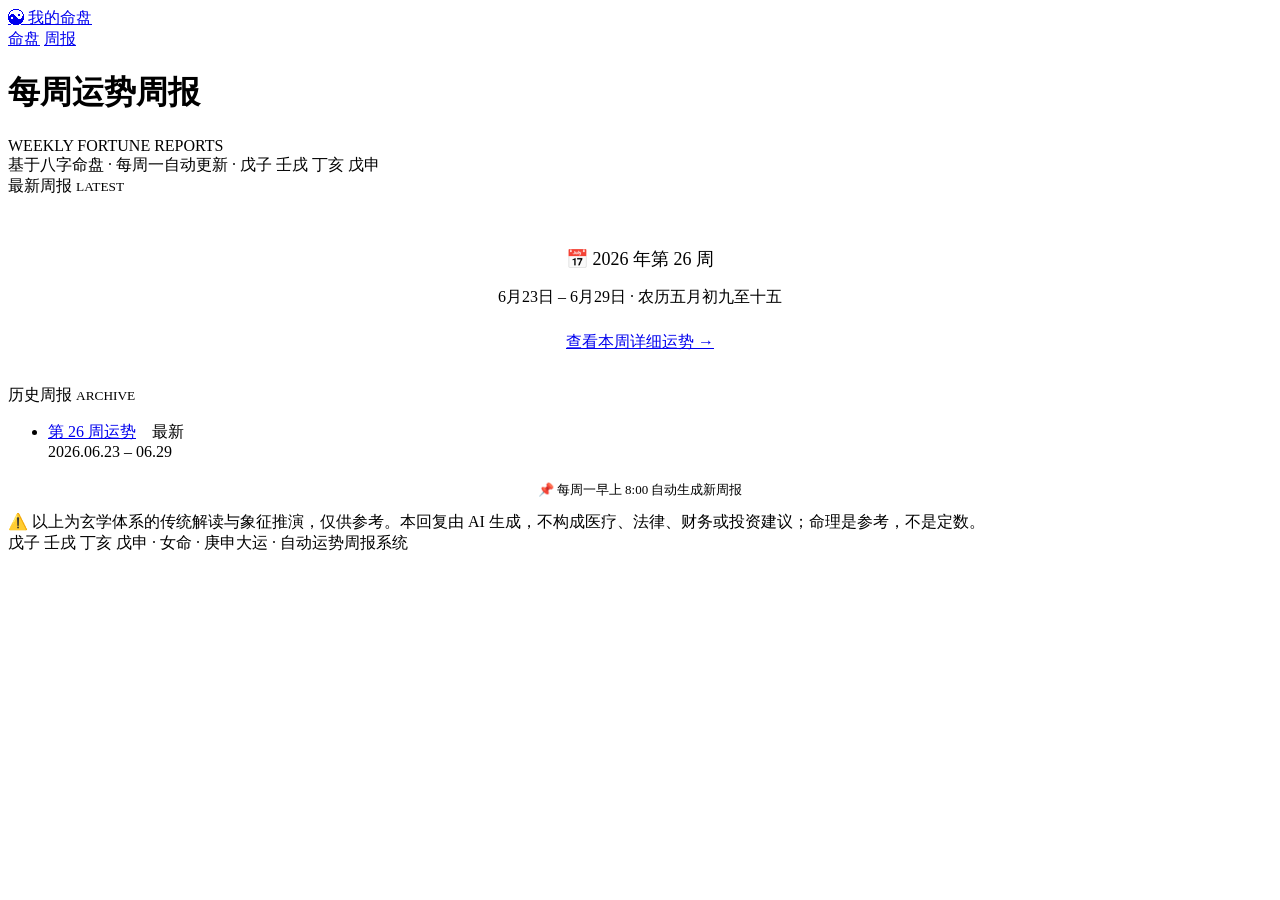
==== index.html @ 6ee721dc "Add files via upload" ====
<!DOCTYPE html>
<html lang="zh-CN">
<head>
<meta charset="UTF-8" />
<meta name="viewport" content="width=device-width, initial-scale=1.0" />
<title>周报存档 · 我的八字运势</title>
<link rel="stylesheet" href="../css/style.css" />
</head>
<body>
<nav class="top-nav">
  <div class="nav-inner">
    <a href="../index.html" class="nav-brand">☯ 我的命盘</a>
    <div class="nav-links">
      <a href="../index.html">命盘</a>
      <a href="index.html" class="active">周报</a>
    </div>
  </div>
</nav>

<div class="container">
  <div class="header">
    <h1>每周运势周报</h1>
    <div class="subtitle">WEEKLY FORTUNE REPORTS</div>
    <div class="meta">基于八字命盘 · 每周一自动更新 · 戊子 壬戌 丁亥 戊申</div>
  </div>

  <div class="section">
    <div class="section-title">最新周报 <small>LATEST</small></div>
    <div class="card" style="text-align: center; padding: 32px;">
      <p style="font-size: 18px; color: var(--gold-bright); margin-bottom: 12px;">📅 2026 年第 26 周</p>
      <p style="color: var(--ink-soft); margin-bottom: 24px;">6月23日 – 6月29日 · 农历五月初九至十五</p>
      <a href="2026-W26.html" class="btn-primary">查看本周详细运势 →</a>
    </div>
  </div>

  <div class="section">
    <div class="section-title">历史周报 <small>ARCHIVE</small></div>
    <ul class="archive-list">
      <li>
        <div>
          <a href="2026-W26.html">第 26 周运势</a>
          <span class="archive-tag" style="margin-left: 12px;">最新</span>
        </div>
        <span class="archive-date">2026.06.23 – 06.29</span>
      </li>
    </ul>
    <p style="text-align: center; color: var(--ink-dim); font-size: 13px; margin-top: 20px;">📌 每周一早上 8:00 自动生成新周报</p>
  </div>

  <div class="disclaimer">
    ⚠️ 以上为玄学体系的传统解读与象征推演，仅供参考。本回复由 AI 生成，不构成医疗、法律、财务或投资建议；命理是参考，不是定数。
  </div>

  <div class="footer">
    戊子 壬戌 丁亥 戊申 · 女命 · 庚申大运 · 自动运势周报系统
  </div>
</div>
</body>
</html>
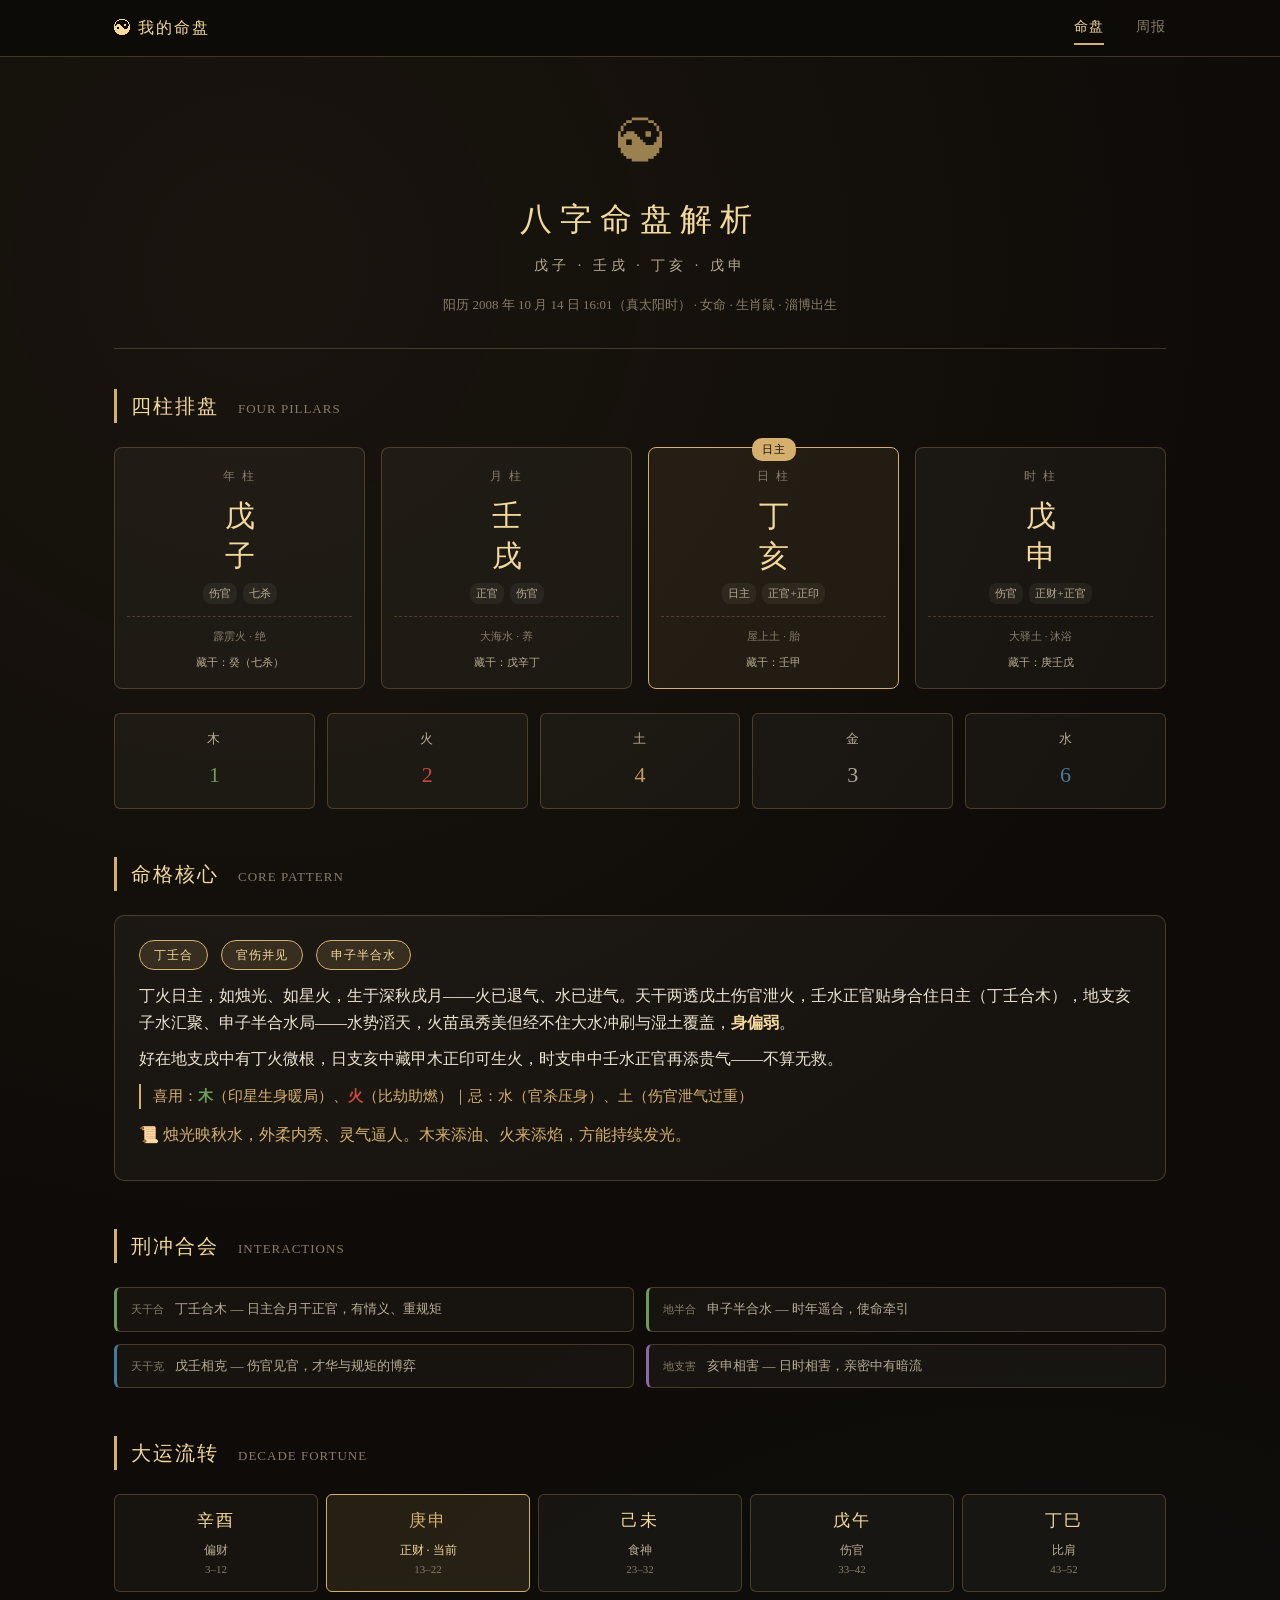
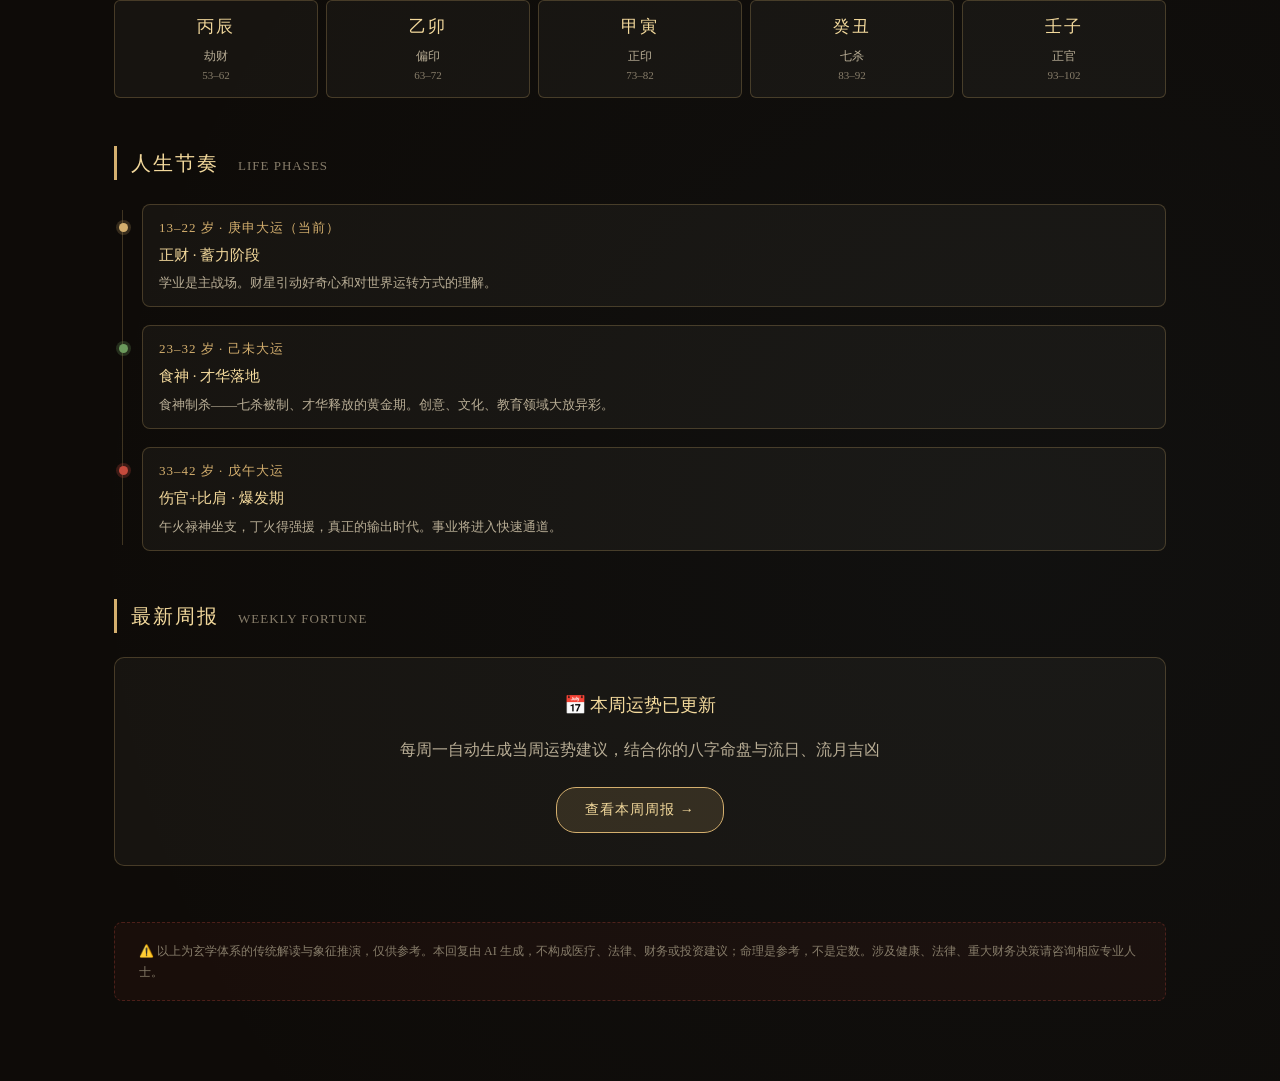
==== commit 2a325f38: "Add files via upload" ====
--- a/index.html
+++ b/index.html
@@ -3,57 +3,173 @@
 <head>
 <meta charset="UTF-8" />
 <meta name="viewport" content="width=device-width, initial-scale=1.0" />
-<title>周报存档 · 我的八字运势</title>
-<link rel="stylesheet" href="../css/style.css" />
+<title>我的八字命盘 · 戊子 壬戌 丁亥 戊申</title>
+<link rel="stylesheet" href="style.css" />
 </head>
 <body>
 <nav class="top-nav">
   <div class="nav-inner">
-    <a href="../index.html" class="nav-brand">☯ 我的命盘</a>
+    <a href="index.html" class="nav-brand">☯ 我的命盘</a>
     <div class="nav-links">
-      <a href="../index.html">命盘</a>
-      <a href="index.html" class="active">周报</a>
+      <a href="index.html" class="active">命盘</a>
+      <a href="weekly.html">周报</a>
     </div>
   </div>
 </nav>
 
 <div class="container">
+
+  <!-- Header -->
   <div class="header">
-    <h1>每周运势周报</h1>
-    <div class="subtitle">WEEKLY FORTUNE REPORTS</div>
-    <div class="meta">基于八字命盘 · 每周一自动更新 · 戊子 壬戌 丁亥 戊申</div>
-  </div>
-
-  <div class="section">
-    <div class="section-title">最新周报 <small>LATEST</small></div>
-    <div class="card" style="text-align: center; padding: 32px;">
-      <p style="font-size: 18px; color: var(--gold-bright); margin-bottom: 12px;">📅 2026 年第 26 周</p>
-      <p style="color: var(--ink-soft); margin-bottom: 24px;">6月23日 – 6月29日 · 农历五月初九至十五</p>
-      <a href="2026-W26.html" class="btn-primary">查看本周详细运势 →</a>
+    <h1>八字命盘解析</h1>
+    <div class="subtitle">戊子 · 壬戌 · 丁亥 · 戊申</div>
+    <div class="meta">
+      阳历 2008 年 10 月 14 日 16:01（真太阳时） · 女命 · 生肖鼠 · 淄博出生
     </div>
   </div>
 
+  <!-- Section 1: Four Pillars -->
   <div class="section">
-    <div class="section-title">历史周报 <small>ARCHIVE</small></div>
-    <ul class="archive-list">
-      <li>
+    <div class="section-title">四柱排盘 <small>FOUR PILLARS</small></div>
+    <div class="bazi-grid">
+      <div class="pillar">
+        <div class="pillar-label">年 柱</div>
+        <div class="pillar-stem">戊</div>
+        <div class="pillar-branch">子</div>
         <div>
-          <a href="2026-W26.html">第 26 周运势</a>
-          <span class="archive-tag" style="margin-left: 12px;">最新</span>
+          <span class="pillar-tag">伤官</span>
+          <span class="pillar-tag">七杀</span>
         </div>
-        <span class="archive-date">2026.06.23 – 06.29</span>
-      </li>
-    </ul>
-    <p style="text-align: center; color: var(--ink-dim); font-size: 13px; margin-top: 20px;">📌 每周一早上 8:00 自动生成新周报</p>
+        <div class="pillar-meta">霹雳火 · 绝</div>
+        <div class="hidden-stems">藏干：癸（七杀）</div>
+      </div>
+      <div class="pillar">
+        <div class="pillar-label">月 柱</div>
+        <div class="pillar-stem">壬</div>
+        <div class="pillar-branch">戌</div>
+        <div>
+          <span class="pillar-tag">正官</span>
+          <span class="pillar-tag">伤官</span>
+        </div>
+        <div class="pillar-meta">大海水 · 养</div>
+        <div class="hidden-stems">藏干：戊辛丁</div>
+      </div>
+      <div class="pillar day">
+        <div class="pillar-label">日 柱</div>
+        <div class="pillar-stem">丁</div>
+        <div class="pillar-branch">亥</div>
+        <div>
+          <span class="pillar-tag">日主</span>
+          <span class="pillar-tag">正官+正印</span>
+        </div>
+        <div class="pillar-meta">屋上土 · 胎</div>
+        <div class="hidden-stems">藏干：壬甲</div>
+      </div>
+      <div class="pillar">
+        <div class="pillar-label">时 柱</div>
+        <div class="pillar-stem">戊</div>
+        <div class="pillar-branch">申</div>
+        <div>
+          <span class="pillar-tag">伤官</span>
+          <span class="pillar-tag">正财+正官</span>
+        </div>
+        <div class="pillar-meta">大驿土 · 沐浴</div>
+        <div class="hidden-stems">藏干：庚壬戊</div>
+      </div>
+    </div>
+
+    <div class="elements">
+      <div class="element-cell"><div class="el-name">木</div><div class="el-count el-wood">1</div></div>
+      <div class="element-cell"><div class="el-name">火</div><div class="el-count el-fire">2</div></div>
+      <div class="element-cell"><div class="el-name">土</div><div class="el-count el-earth">4</div></div>
+      <div class="element-cell"><div class="el-name">金</div><div class="el-count el-metal">3</div></div>
+      <div class="element-cell"><div class="el-name">水</div><div class="el-count el-water">6</div></div>
+    </div>
   </div>
 
-  <div class="disclaimer">
-    ⚠️ 以上为玄学体系的传统解读与象征推演，仅供参考。本回复由 AI 生成，不构成医疗、法律、财务或投资建议；命理是参考，不是定数。
+  <!-- Section 2: Pattern -->
+  <div class="section">
+    <div class="section-title">命格核心 <small>CORE PATTERN</small></div>
+    <div class="card">
+      <h3>
+        <span class="pattern-badge">丁壬合</span>
+        <span class="pattern-badge">官伤并见</span>
+        <span class="pattern-badge">申子半合水</span>
+      </h3>
+      <p>丁火日主，如烛光、如星火，生于深秋戌月——火已退气、水已进气。天干两透戊土伤官泄火，壬水正官贴身合住日主（丁壬合木），地支亥子水汇聚、申子半合水局——水势滔天，火苗虽秀美但经不住大水冲刷与湿土覆盖，<strong style="color: var(--gold-bright)">身偏弱</strong>。</p>
+      <p>好在地支戌中有丁火微根，日支亥中藏甲木正印可生火，时支申中壬水正官再添贵气——不算无救。</p>
+      <div class="lead">喜用：<strong style="color: #6b9a5c">木</strong>（印星生身暖局）、<strong style="color: #c44a3c">火</strong>（比劫助燃）｜忌：水（官杀压身）、土（伤官泄气过重）</div>
+      <p style="color: var(--gold); margin-top: 12px;">📜 烛光映秋水，外柔内秀、灵气逼人。木来添油、火来添焰，方能持续发光。</p>
+    </div>
   </div>
 
-  <div class="footer">
-    戊子 壬戌 丁亥 戊申 · 女命 · 庚申大运 · 自动运势周报系统
+  <!-- Section 3: Interactions -->
+  <div class="section">
+    <div class="section-title">刑冲合会 <small>INTERACTIONS</small></div>
+    <div class="interaction-grid">
+      <div class="interaction-item he"><span class="ilabel">天干合</span> 丁壬合木 — 日主合月干正官，有情义、重规矩</div>
+      <div class="interaction-item he"><span class="ilabel">地半合</span> 申子半合水 — 时年遥合，使命牵引</div>
+      <div class="interaction-item ke"><span class="ilabel">天干克</span> 戊壬相克 — 伤官见官，才华与规矩的博弈</div>
+      <div class="interaction-item hai"><span class="ilabel">地支害</span> 亥申相害 — 日时相害，亲密中有暗流</div>
+    </div>
   </div>
+
+  <!-- Section 4: Decade Fortune -->
+  <div class="section">
+    <div class="section-title">大运流转 <small>DECADE FORTUNE</small></div>
+    <div class="dayun-grid">
+      <div class="dayun-cell"><div class="dy-pillar">辛酉</div><div>偏财</div><div class="dy-age">3–12</div></div>
+      <div class="dayun-cell current"><div class="dy-pillar">庚申</div><div>正财 · 当前</div><div class="dy-age">13–22</div></div>
+      <div class="dayun-cell"><div class="dy-pillar">己未</div><div>食神</div><div class="dy-age">23–32</div></div>
+      <div class="dayun-cell"><div class="dy-pillar">戊午</div><div>伤官</div><div class="dy-age">33–42</div></div>
+      <div class="dayun-cell"><div class="dy-pillar">丁巳</div><div>比肩</div><div class="dy-age">43–52</div></div>
+      <div class="dayun-cell"><div class="dy-pillar">丙辰</div><div>劫财</div><div class="dy-age">53–62</div></div>
+      <div class="dayun-cell"><div class="dy-pillar">乙卯</div><div>偏印</div><div class="dy-age">63–72</div></div>
+      <div class="dayun-cell"><div class="dy-pillar">甲寅</div><div>正印</div><div class="dy-age">73–82</div></div>
+      <div class="dayun-cell"><div class="dy-pillar">癸丑</div><div>七杀</div><div class="dy-age">83–92</div></div>
+      <div class="dayun-cell"><div class="dy-pillar">壬子</div><div>正官</div><div class="dy-age">93–102</div></div>
+    </div>
+  </div>
+
+  <!-- Section 5: Life rhythm -->
+  <div class="section">
+    <div class="section-title">人生节奏 <small>LIFE PHASES</small></div>
+    <div class="timeline">
+      <div class="timeline-item">
+        <div class="timeline-month">13–22 岁 · 庚申大运（当前）</div>
+        <div class="timeline-pillar">正财 · 蓄力阶段</div>
+        <div class="timeline-desc">学业是主战场。财星引动好奇心和对世界运转方式的理解。</div>
+      </div>
+      <div class="timeline-item good">
+        <div class="timeline-month">23–32 岁 · 己未大运</div>
+        <div class="timeline-pillar">食神 · 才华落地</div>
+        <div class="timeline-desc">食神制杀——七杀被制、才华释放的黄金期。创意、文化、教育领域大放异彩。</div>
+      </div>
+      <div class="timeline-item hot">
+        <div class="timeline-month">33–42 岁 · 戊午大运</div>
+        <div class="timeline-pillar">伤官+比肩 · 爆发期</div>
+        <div class="timeline-desc">午火禄神坐支，丁火得强援，真正的输出时代。事业将进入快速通道。</div>
+      </div>
+    </div>
+  </div>
+
+  <!-- Section 6: Latest Weekly -->
+  <div class="section">
+    <div class="section-title">最新周报 <small>WEEKLY FORTUNE</small></div>
+    <div class="card" style="text-align: center; padding: 32px;">
+      <p style="font-size: 18px; color: var(--gold-bright); margin-bottom: 16px;">📅 本周运势已更新</p>
+      <p style="color: var(--ink-soft); margin-bottom: 24px;">每周一自动生成当周运势建议，结合你的八字命盘与流日、流月吉凶</p>
+      <a href="weekly.html" class="btn-primary">查看本周周报 →</a>
+    </div>
+  </div>
+
+  <!-- Disclaimer -->
+  <div class="disclaimer">
+    ⚠️ 以上为玄学体系的传统解读与象征推演，仅供参考。本回复由 AI 生成，不构成医疗、法律、财务或投资建议；命理是参考，不是定数。涉及健康、法律、重大财务决策请咨询相应专业人士。
+  </div>
+
 </div>
+
+<script src="main.js"></script>
 </body>
 </html>
--- a/style.css
+++ b/style.css
@@ -0,0 +1,271 @@
+:root {
+  --bg: #0e0b08;
+  --bg-card: rgba(255, 248, 230, 0.04);
+  --bg-card-hover: rgba(255, 248, 230, 0.08);
+  --border: rgba(212, 175, 110, 0.25);
+  --border-strong: rgba(212, 175, 110, 0.55);
+  --gold: #d4af6e;
+  --gold-bright: #f3d99c;
+  --ink: #ece4d3;
+  --ink-soft: #b8ad95;
+  --ink-dim: #877d6a;
+  --red: #c44a3c;
+  --green: #6b9a5c;
+  --blue: #4a7a9c;
+  --purple: #8a6aa8;
+}
+* { box-sizing: border-box; margin: 0; padding: 0; }
+html, body {
+  background: var(--bg);
+  color: var(--ink);
+  font-family: "PingFang SC", "Hiragino Sans GB", "Microsoft YaHei", "STSong", serif;
+  line-height: 1.7;
+  min-height: 100vh;
+  background-image:
+    radial-gradient(circle at 20% 10%, rgba(212, 175, 110, 0.06), transparent 40%),
+    radial-gradient(circle at 80% 80%, rgba(74, 122, 156, 0.05), transparent 40%);
+}
+
+/* Navigation */
+.top-nav {
+  position: sticky;
+  top: 0;
+  z-index: 100;
+  background: rgba(14, 11, 8, 0.92);
+  backdrop-filter: blur(12px);
+  border-bottom: 1px solid var(--border);
+}
+.nav-inner {
+  max-width: 1100px;
+  margin: 0 auto;
+  padding: 0 24px;
+  display: flex;
+  align-items: center;
+  justify-content: space-between;
+  height: 56px;
+}
+.nav-brand {
+  color: var(--gold-bright);
+  font-size: 16px;
+  letter-spacing: 2px;
+  text-decoration: none;
+  font-weight: 500;
+}
+.nav-links { display: flex; gap: 32px; }
+.nav-links a {
+  color: var(--ink-dim);
+  text-decoration: none;
+  font-size: 14px;
+  letter-spacing: 1px;
+  padding: 4px 0;
+  border-bottom: 2px solid transparent;
+  transition: all 0.2s;
+}
+.nav-links a:hover { color: var(--ink); }
+.nav-links a.active { color: var(--gold-bright); border-bottom-color: var(--gold); }
+
+.container { max-width: 1100px; margin: 0 auto; padding: 48px 24px 80px; }
+
+/* Header */
+.header {
+  text-align: center;
+  padding-bottom: 32px;
+  border-bottom: 1px solid var(--border);
+  margin-bottom: 40px;
+}
+.header::before {
+  content: "☯"; display: block; font-size: 44px;
+  color: var(--gold); margin-bottom: 12px; opacity: 0.7;
+}
+.header h1 { font-size: 32px; font-weight: 500; letter-spacing: 8px; color: var(--gold-bright); margin-bottom: 8px; }
+.header .subtitle { color: var(--ink-soft); font-size: 14px; letter-spacing: 4px; }
+.header .meta { margin-top: 16px; font-size: 13px; color: var(--ink-dim); }
+.header .meta a { color: var(--gold); text-decoration: none; }
+
+.section { margin-bottom: 48px; }
+.section-title {
+  font-size: 20px; color: var(--gold-bright); font-weight: 500;
+  margin-bottom: 24px; padding-left: 14px; border-left: 3px solid var(--gold); letter-spacing: 2px;
+}
+.section-title small { font-size: 13px; color: var(--ink-dim); margin-left: 12px; letter-spacing: 1px; font-weight: normal; }
+
+/* Bazi grid */
+.bazi-grid { display: grid; grid-template-columns: repeat(4, 1fr); gap: 16px; margin-bottom: 24px; }
+.pillar {
+  background: var(--bg-card); border: 1px solid var(--border);
+  border-radius: 8px; padding: 18px 12px; text-align: center; transition: all 0.3s; position: relative;
+}
+.pillar:hover { background: var(--bg-card-hover); border-color: var(--border-strong); transform: translateY(-2px); }
+.pillar.day { border-color: var(--gold); background: rgba(212, 175, 110, 0.08); }
+.pillar.day::after {
+  content: "日主"; position: absolute; top: -10px; left: 50%; transform: translateX(-50%);
+  background: var(--gold); color: #0e0b08; font-size: 11px; padding: 2px 10px; border-radius: 10px; letter-spacing: 1px;
+}
+.pillar-label { font-size: 12px; color: var(--ink-dim); letter-spacing: 2px; margin-bottom: 12px; }
+.pillar-stem, .pillar-branch { font-size: 30px; font-weight: 500; color: var(--gold-bright); margin: 4px 0; line-height: 1.2; }
+.pillar-tag { display: inline-block; font-size: 11px; color: var(--ink-soft); margin: 2px 1px; padding: 1px 6px; border-radius: 8px; background: rgba(255, 248, 230, 0.05); }
+.pillar-meta { font-size: 11px; color: var(--ink-dim); margin-top: 10px; padding-top: 10px; border-top: 1px dashed var(--border); }
+.hidden-stems { margin-top: 8px; font-size: 11px; color: var(--ink-soft); line-height: 1.5; }
+
+/* Elements */
+.elements { display: grid; grid-template-columns: repeat(5, 1fr); gap: 12px; margin-top: 20px; }
+.element-cell { text-align: center; padding: 14px 8px; border-radius: 6px; border: 1px solid var(--border); background: var(--bg-card); }
+.element-cell .el-name { font-size: 13px; color: var(--ink-soft); margin-bottom: 6px; letter-spacing: 1px; }
+.element-cell .el-count { font-size: 22px; font-weight: 500; }
+.el-wood { color: #6b9a5c; } .el-fire { color: #c44a3c; } .el-earth { color: #c69b5e; } .el-metal { color: #b0a89a; } .el-water { color: #4a7a9c; }
+
+/* Cards */
+.card {
+  background: var(--bg-card); border: 1px solid var(--border); border-radius: 10px; padding: 24px; margin-bottom: 16px;
+}
+.card h3 { font-size: 16px; color: var(--gold-bright); margin-bottom: 12px; letter-spacing: 1px; font-weight: 500; }
+.card p { color: var(--ink); margin-bottom: 8px; }
+.card .lead {
+  font-size: 15px; color: var(--gold); border-left: 2px solid var(--gold); padding-left: 12px; margin: 12px 0; font-style: normal;
+}
+
+/* Domain grid */
+.domain-grid { display: grid; grid-template-columns: repeat(2, 1fr); gap: 16px; }
+.domain {
+  background: var(--bg-card); border: 1px solid var(--border); border-radius: 10px; padding: 20px; transition: all 0.3s;
+}
+.domain:hover { background: var(--bg-card-hover); border-color: var(--border-strong); }
+.domain h4 { font-size: 15px; margin-bottom: 10px; display: flex; align-items: center; gap: 8px; color: var(--gold-bright); font-weight: 500; }
+.domain p { font-size: 14px; color: var(--ink-soft); line-height: 1.7; }
+
+/* Interaction */
+.interaction-grid { display: grid; grid-template-columns: repeat(2, 1fr); gap: 12px; }
+.interaction-item {
+  padding: 10px 14px; border-radius: 6px; border: 1px solid var(--border); background: var(--bg-card); font-size: 13px; color: var(--ink-soft);
+}
+.interaction-item .ilabel { font-size: 11px; color: var(--ink-dim); margin-right: 8px; font-weight: 500; }
+.interaction-item.he { border-left: 3px solid var(--green); }
+.interaction-item.chong { border-left: 3px solid var(--red); }
+.interaction-item.hai { border-left: 3px solid var(--purple); }
+.interaction-item.ke { border-left: 3px solid var(--blue); }
+
+/* Dayun */
+.dayun-grid { display: grid; grid-template-columns: repeat(5, 1fr); gap: 8px; }
+.dayun-cell {
+  text-align: center; padding: 12px 6px; border-radius: 6px; border: 1px solid var(--border);
+  background: var(--bg-card); font-size: 12px; color: var(--ink-soft);
+}
+.dayun-cell.current { border-color: var(--gold); background: rgba(212, 175, 110, 0.12); color: var(--gold-bright); }
+.dayun-cell .dy-pillar { font-size: 17px; color: var(--gold-bright); margin-bottom: 4px; letter-spacing: 2px; }
+.dayun-cell.current .dy-pillar { color: var(--gold); }
+.dayun-cell .dy-age { color: var(--ink-dim); font-size: 11px; }
+
+/* Timeline */
+.timeline { position: relative; padding-left: 28px; }
+.timeline::before { content: ""; position: absolute; left: 8px; top: 6px; bottom: 6px; width: 1px; background: var(--border); }
+.timeline-item {
+  position: relative; margin-bottom: 18px; padding: 12px 16px;
+  background: var(--bg-card); border: 1px solid var(--border); border-radius: 8px;
+}
+.timeline-item::before {
+  content: ""; position: absolute; left: -24px; top: 18px; width: 9px; height: 9px; border-radius: 50%;
+  background: var(--gold); box-shadow: 0 0 0 3px rgba(212, 175, 110, 0.2);
+}
+.timeline-item.hot::before { background: var(--red); box-shadow: 0 0 0 3px rgba(196, 74, 60, 0.25); }
+.timeline-item.good::before { background: var(--green); box-shadow: 0 0 0 3px rgba(107, 154, 92, 0.25); }
+.timeline-item.warn::before { background: var(--purple); box-shadow: 0 0 0 3px rgba(138, 106, 168, 0.25); }
+.timeline-month { font-size: 13px; color: var(--gold); letter-spacing: 1px; margin-bottom: 4px; }
+.timeline-pillar { font-size: 15px; color: var(--gold-bright); margin-bottom: 4px; }
+.timeline-tag { display: inline-block; font-size: 11px; padding: 1px 8px; border-radius: 10px; margin-right: 6px; background: rgba(212, 175, 110, 0.12); color: var(--gold); }
+.timeline-tag.hot { background: rgba(196, 74, 60, 0.18); color: #e87a6c; }
+.timeline-tag.good { background: rgba(107, 154, 92, 0.18); color: #94c283; }
+.timeline-tag.warn { background: rgba(138, 106, 168, 0.18); color: #b496d4; }
+.timeline-desc { font-size: 13px; color: var(--ink-soft); margin-top: 4px; }
+
+/* Weekly specific */
+.week-header {
+  text-align: center; padding: 24px; border-radius: 10px;
+  background: var(--bg-card); border: 1px solid var(--border); margin-bottom: 32px;
+}
+.week-header .week-range { font-size: 24px; color: var(--gold-bright); letter-spacing: 2px; margin-bottom: 8px; }
+.week-header .week-stream { font-size: 14px; color: var(--ink-soft); }
+.week-header .week-lunar { font-size: 13px; color: var(--ink-dim); margin-top: 4px; }
+
+.week-summary {
+  background: linear-gradient(135deg, rgba(212, 175, 110, 0.08), rgba(196, 74, 60, 0.04));
+  border: 1px solid var(--border-strong); border-radius: 10px; padding: 24px; margin-bottom: 32px;
+}
+.week-summary h3 { font-size: 16px; color: var(--gold-bright); margin-bottom: 12px; }
+.week-summary p { color: var(--ink); margin-bottom: 8px; font-size: 14px; line-height: 1.8; }
+
+.day-cards { display: grid; grid-template-columns: repeat(4, 1fr); gap: 12px; }
+.day-cards.seven { grid-template-columns: repeat(7, 1fr); }
+.day-card {
+  background: var(--bg-card); border: 1px solid var(--border); border-radius: 8px; padding: 16px 12px;
+  text-align: center; transition: all 0.3s;
+}
+.day-card:hover { background: var(--bg-card-hover); border-color: var(--border-strong); }
+.day-card.today { border-color: var(--gold); background: rgba(212, 175, 110, 0.1); }
+.day-card .dc-date { font-size: 12px; color: var(--ink-dim); margin-bottom: 8px; }
+.day-card .dc-weekday { font-size: 11px; color: var(--ink-dim); margin-bottom: 6px; }
+.day-card .dc-pillar { font-size: 18px; color: var(--gold-bright); letter-spacing: 2px; margin-bottom: 6px; }
+.day-card .dc-ten { font-size: 11px; color: var(--ink-soft); margin-bottom: 8px; }
+.day-card .dc-score {
+  display: inline-flex; align-items: center; justify-content: center;
+  width: 36px; height: 36px; border-radius: 50%; font-size: 16px; font-weight: 500;
+}
+.dc-score.great { background: rgba(107, 154, 92, 0.15); color: var(--green); }
+.dc-score.good { background: rgba(74, 122, 156, 0.15); color: var(--blue); }
+.dc-score.fair { background: rgba(212, 175, 110, 0.15); color: var(--gold); }
+.dc-score.caution { background: rgba(138, 106, 168, 0.15); color: var(--purple); }
+
+.suggestion-cards { display: grid; grid-template-columns: repeat(3, 1fr); gap: 16px; margin-top: 32px; }
+.sug-card {
+  background: var(--bg-card); border: 1px solid var(--border); border-radius: 10px; padding: 20px;
+}
+.sug-card .sug-icon { font-size: 24px; margin-bottom: 10px; }
+.sug-card h4 { font-size: 14px; color: var(--gold-bright); margin-bottom: 8px; font-weight: 500; }
+.sug-card p { font-size: 13px; color: var(--ink-soft); line-height: 1.7; }
+
+.btn-primary {
+  display: inline-block; padding: 10px 28px; background: rgba(212, 175, 110, 0.15);
+  border: 1px solid var(--gold); border-radius: 20px; color: var(--gold-bright);
+  text-decoration: none; letter-spacing: 1px; font-size: 14px; transition: all 0.2s;
+}
+.btn-primary:hover { background: rgba(212, 175, 110, 0.25); }
+
+/* Archive list */
+.archive-list { list-style: none; }
+.archive-list li {
+  padding: 14px 20px; border: 1px solid var(--border); border-radius: 8px; margin-bottom: 10px;
+  background: var(--bg-card); display: flex; justify-content: space-between; align-items: center; transition: all 0.3s;
+}
+.archive-list li:hover { background: var(--bg-card-hover); border-color: var(--border-strong); }
+.archive-list li a { color: var(--gold-bright); text-decoration: none; font-size: 15px; letter-spacing: 1px; }
+.archive-list li .archive-date { font-size: 12px; color: var(--ink-dim); }
+.archive-list li .archive-tag { font-size: 11px; padding: 2px 8px; border-radius: 10px; background: rgba(212, 175, 110, 0.12); color: var(--gold); }
+
+.pattern-badge { display: inline-block; padding: 4px 14px; background: rgba(212, 175, 110, 0.15); border: 1px solid var(--gold); border-radius: 20px; font-size: 12px; color: var(--gold-bright); letter-spacing: 1px; margin-right: 8px; }
+
+.disclaimer {
+  margin-top: 56px; padding: 18px 24px; border-radius: 8px;
+  background: rgba(196, 74, 60, 0.06); border: 1px dashed rgba(196, 74, 60, 0.3);
+  font-size: 12px; color: var(--ink-dim); line-height: 1.7;
+}
+
+/* Footer */
+.footer {
+  text-align: center; padding: 24px; border-top: 1px solid var(--border); margin-top: 48px;
+  font-size: 12px; color: var(--ink-dim);
+}
+
+@media (max-width: 720px) {
+  .container { padding: 32px 16px 60px; }
+  .header h1 { font-size: 22px; letter-spacing: 4px; }
+  .bazi-grid { grid-template-columns: repeat(2, 1fr); }
+  .pillar-stem, .pillar-branch { font-size: 24px; }
+  .domain-grid { grid-template-columns: 1fr; }
+  .dayun-grid { grid-template-columns: repeat(2, 1fr); }
+  .elements { grid-template-columns: repeat(5, 1fr); gap: 4px; }
+  .element-cell { padding: 8px 2px; }
+  .element-cell .el-count { font-size: 16px; }
+  .interaction-grid { grid-template-columns: 1fr; }
+  .suggestion-cards { grid-template-columns: 1fr; }
+  .day-cards, .day-cards.seven { grid-template-columns: repeat(2, 1fr); }
+  .nav-inner { padding: 0 16px; }
+}
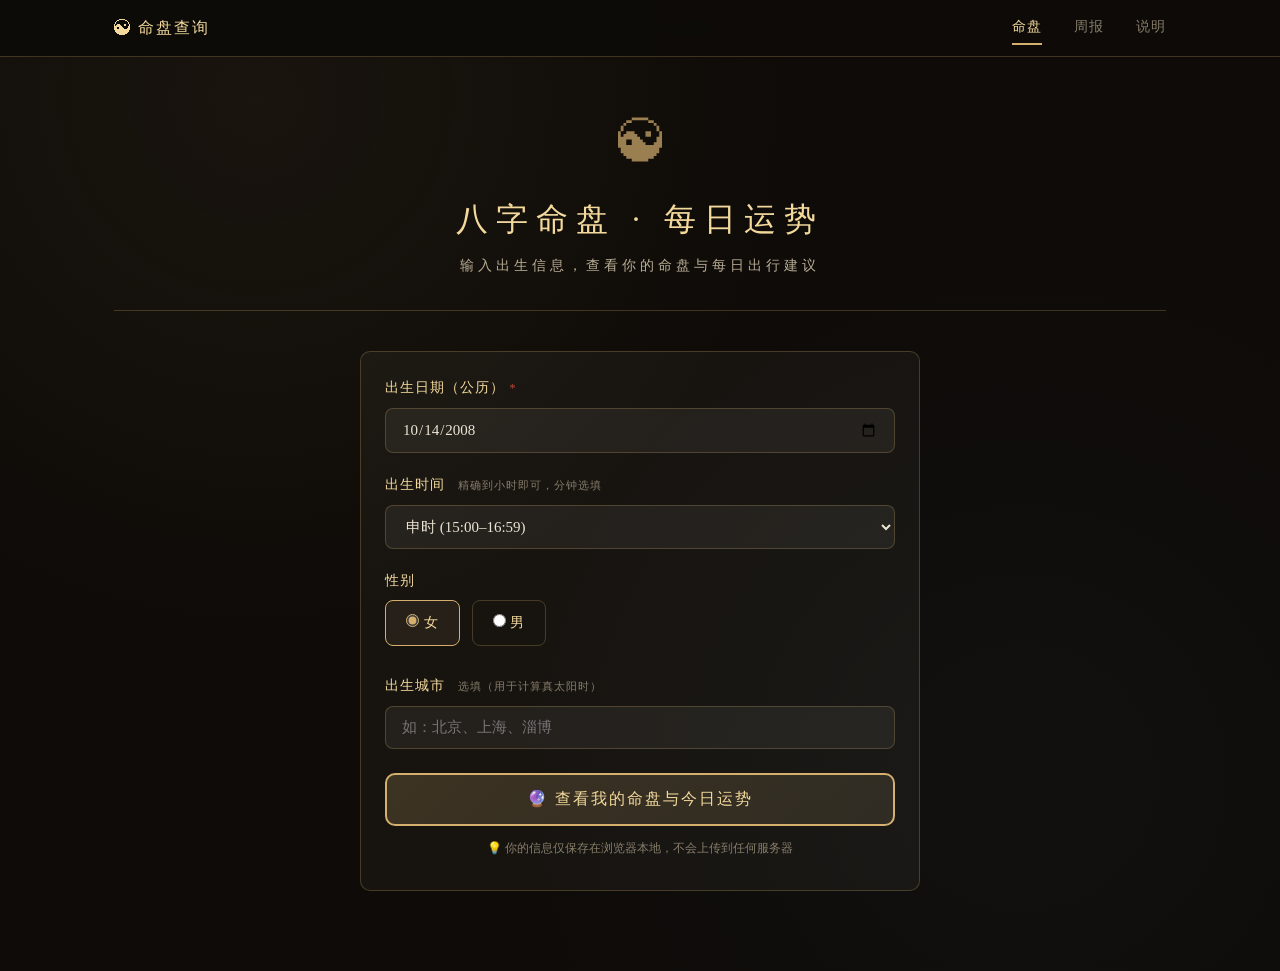
==== commit c1e56b63: "Add files via upload" ====
--- a/index.html
+++ b/index.html
@@ -3,173 +3,184 @@
 <head>
 <meta charset="UTF-8" />
 <meta name="viewport" content="width=device-width, initial-scale=1.0" />
-<title>我的八字命盘 · 戊子 壬戌 丁亥 戊申</title>
+<title>八字命盘 · 每日运势</title>
 <link rel="stylesheet" href="style.css" />
 </head>
 <body>
+
 <nav class="top-nav">
   <div class="nav-inner">
-    <a href="index.html" class="nav-brand">☯ 我的命盘</a>
+    <a href="index.html" class="nav-brand">☯ 命盘查询</a>
     <div class="nav-links">
       <a href="index.html" class="active">命盘</a>
-      <a href="weekly.html">周报</a>
+      <a href="#" onclick="showSection('weekly')">周报</a>
+      <a href="#" onclick="showSection('about')">说明</a>
     </div>
   </div>
 </nav>
 
 <div class="container">
 
-  <!-- Header -->
-  <div class="header">
-    <h1>八字命盘解析</h1>
-    <div class="subtitle">戊子 · 壬戌 · 丁亥 · 戊申</div>
-    <div class="meta">
-      阳历 2008 年 10 月 14 日 16:01（真太阳时） · 女命 · 生肖鼠 · 淄博出生
+  <!-- ============ FORM SECTION ============ -->
+  <div id="section-form">
+    <div class="header">
+      <h1>八字命盘 · 每日运势</h1>
+      <div class="subtitle">输入出生信息，查看你的命盘与每日出行建议</div>
+    </div>
+
+    <div class="card" style="max-width:560px;margin:0 auto;">
+      <form id="birth-form" onsubmit="handleSubmit(event)">
+        <div class="form-group">
+          <label>出生日期（公历） <span class="required">*</span></label>
+          <input type="date" id="birth-date" required value="2008-10-14" />
+        </div>
+        <div class="form-group">
+          <label>出生时间 <span class="optional">精确到小时即可，分钟选填</span></label>
+          <div style="display:flex;gap:8px;">
+            <select id="birth-hour" style="flex:1;">
+              <option value="0">子时 (23:00–00:59)</option>
+              <option value="1">丑时 (01:00–02:59)</option>
+              <option value="2">丑时 (01:00–02:59)</option>
+              <option value="3">寅时 (03:00–04:59)</option>
+              <option value="4">寅时 (03:00–04:59)</option>
+              <option value="5">卯时 (05:00–06:59)</option>
+              <option value="6">卯时 (05:00–06:59)</option>
+              <option value="7">辰时 (07:00–08:59)</option>
+              <option value="8">辰时 (07:00–08:59)</option>
+              <option value="9">巳时 (09:00–10:59)</option>
+              <option value="10">巳时 (09:00–10:59)</option>
+              <option value="11">午时 (11:00–12:59)</option>
+              <option value="12">午时 (11:00–12:59)</option>
+              <option value="13">未时 (13:00–14:59)</option>
+              <option value="14">未时 (13:00–14:59)</option>
+              <option value="15">申时 (15:00–16:59)</option>
+              <option value="16" selected>申时 (15:00–16:59)</option>
+              <option value="17">酉时 (17:00–18:59)</option>
+              <option value="18">酉时 (17:00–18:59)</option>
+              <option value="19">戌时 (19:00–20:59)</option>
+              <option value="20">戌时 (19:00–20:59)</option>
+              <option value="21">亥时 (21:00–22:59)</option>
+              <option value="22">亥时 (21:00–22:59)</option>
+              <option value="23">子时 (23:00–00:59)</option>
+            </select>
+          </div>
+        </div>
+        <div class="form-group">
+          <label>性别</label>
+          <div style="display:flex;gap:12px;">
+            <label class="radio-label"><input type="radio" name="gender" value="0" checked /> 女</label>
+            <label class="radio-label"><input type="radio" name="gender" value="1" /> 男</label>
+          </div>
+        </div>
+        <div class="form-group">
+          <label>出生城市 <span class="optional">选填（用于计算真太阳时）</span></label>
+          <input type="text" id="birth-place" placeholder="如：北京、上海、淄博" />
+        </div>
+        <button type="submit" class="btn-submit">🔮 查看我的命盘与今日运势</button>
+      </form>
+      <p style="text-align:center;font-size:12px;color:var(--ink-dim);margin-top:12px;">
+        💡 你的信息仅保存在浏览器本地，不会上传到任何服务器
+      </p>
     </div>
   </div>
 
-  <!-- Section 1: Four Pillars -->
-  <div class="section">
-    <div class="section-title">四柱排盘 <small>FOUR PILLARS</small></div>
-    <div class="bazi-grid">
-      <div class="pillar">
-        <div class="pillar-label">年 柱</div>
-        <div class="pillar-stem">戊</div>
-        <div class="pillar-branch">子</div>
-        <div>
-          <span class="pillar-tag">伤官</span>
-          <span class="pillar-tag">七杀</span>
-        </div>
-        <div class="pillar-meta">霹雳火 · 绝</div>
-        <div class="hidden-stems">藏干：癸（七杀）</div>
-      </div>
-      <div class="pillar">
-        <div class="pillar-label">月 柱</div>
-        <div class="pillar-stem">壬</div>
-        <div class="pillar-branch">戌</div>
-        <div>
-          <span class="pillar-tag">正官</span>
-          <span class="pillar-tag">伤官</span>
-        </div>
-        <div class="pillar-meta">大海水 · 养</div>
-        <div class="hidden-stems">藏干：戊辛丁</div>
-      </div>
-      <div class="pillar day">
-        <div class="pillar-label">日 柱</div>
-        <div class="pillar-stem">丁</div>
-        <div class="pillar-branch">亥</div>
-        <div>
-          <span class="pillar-tag">日主</span>
-          <span class="pillar-tag">正官+正印</span>
-        </div>
-        <div class="pillar-meta">屋上土 · 胎</div>
-        <div class="hidden-stems">藏干：壬甲</div>
-      </div>
-      <div class="pillar">
-        <div class="pillar-label">时 柱</div>
-        <div class="pillar-stem">戊</div>
-        <div class="pillar-branch">申</div>
-        <div>
-          <span class="pillar-tag">伤官</span>
-          <span class="pillar-tag">正财+正官</span>
-        </div>
-        <div class="pillar-meta">大驿土 · 沐浴</div>
-        <div class="hidden-stems">藏干：庚壬戊</div>
-      </div>
+  <!-- ============ BAZI RESULT SECTION ============ -->
+  <div id="section-bazi" style="display:none;">
+    <div class="header">
+      <h1 id="bazi-title">八字命盘解析</h1>
+      <div class="subtitle" id="bazi-pillars-text"></div>
+      <div class="meta" id="bazi-meta"></div>
     </div>
 
-    <div class="elements">
-      <div class="element-cell"><div class="el-name">木</div><div class="el-count el-wood">1</div></div>
-      <div class="element-cell"><div class="el-name">火</div><div class="el-count el-fire">2</div></div>
-      <div class="element-cell"><div class="el-name">土</div><div class="el-count el-earth">4</div></div>
-      <div class="element-cell"><div class="el-name">金</div><div class="el-count el-metal">3</div></div>
-      <div class="element-cell"><div class="el-name">水</div><div class="el-count el-water">6</div></div>
+    <div class="action-bar">
+      <button class="btn-small" onclick="showSection('form')">← 重新输入</button>
+      <button class="btn-small btn-accent" onclick="scrollToDaily()">📅 今日运势</button>
+      <button class="btn-small" onclick="showSection('weekly')">📊 本周总览</button>
+    </div>
+
+    <!-- Four Pillars -->
+    <div class="section">
+      <div class="section-title">四柱排盘 <small>FOUR PILLARS</small></div>
+      <div class="bazi-grid" id="bazi-grid"></div>
+      <div class="elements" id="elements-grid"></div>
+    </div>
+
+    <!-- Pattern -->
+    <div class="section">
+      <div class="section-title">命格速览 <small>CORE PATTERN</small></div>
+      <div class="card" id="pattern-card"></div>
+    </div>
+
+    <!-- Interactions -->
+    <div class="section">
+      <div class="section-title">刑冲合会 <small>INTERACTIONS</small></div>
+      <div class="interaction-grid" id="interactions"></div>
+    </div>
+
+    <!-- Dayun -->
+    <div class="section">
+      <div class="section-title">大运流转 <small>DECADE FORTUNE</small></div>
+      <div class="dayun-grid" id="dayun-grid"></div>
+    </div>
+
+    <!-- ============ DAILY FORTUNE ============ -->
+    <div class="section" id="daily-fortune-section">
+      <div class="section-title">今日运势与出行建议 <small>TODAY'S FORTUNE</small></div>
+      <div id="daily-fortune-content"></div>
+    </div>
+
+    <div class="disclaimer">
+      ⚠️ 以上为传统命理体系的简化解读，仅供参考。本工具为纯前端计算，不构成专业建议。
     </div>
   </div>
 
-  <!-- Section 2: Pattern -->
-  <div class="section">
-    <div class="section-title">命格核心 <small>CORE PATTERN</small></div>
-    <div class="card">
-      <h3>
-        <span class="pattern-badge">丁壬合</span>
-        <span class="pattern-badge">官伤并见</span>
-        <span class="pattern-badge">申子半合水</span>
-      </h3>
-      <p>丁火日主，如烛光、如星火，生于深秋戌月——火已退气、水已进气。天干两透戊土伤官泄火，壬水正官贴身合住日主（丁壬合木），地支亥子水汇聚、申子半合水局——水势滔天，火苗虽秀美但经不住大水冲刷与湿土覆盖，<strong style="color: var(--gold-bright)">身偏弱</strong>。</p>
-      <p>好在地支戌中有丁火微根，日支亥中藏甲木正印可生火，时支申中壬水正官再添贵气——不算无救。</p>
-      <div class="lead">喜用：<strong style="color: #6b9a5c">木</strong>（印星生身暖局）、<strong style="color: #c44a3c">火</strong>（比劫助燃）｜忌：水（官杀压身）、土（伤官泄气过重）</div>
-      <p style="color: var(--gold); margin-top: 12px;">📜 烛光映秋水，外柔内秀、灵气逼人。木来添油、火来添焰，方能持续发光。</p>
+  <!-- ============ WEEKLY SECTION ============ -->
+  <div id="section-weekly" style="display:none;">
+    <div class="header">
+      <h1>本周运势总览</h1>
+      <div class="subtitle" id="weekly-date-range"></div>
+    </div>
+    <div class="action-bar">
+      <button class="btn-small" onclick="showSection('bazi')">← 返回命盘</button>
+    </div>
+    <div id="weekly-content"></div>
+    <div class="disclaimer">
+      ⚠️ 以上为传统命理体系的简化解读，仅供参考。
     </div>
   </div>
 
-  <!-- Section 3: Interactions -->
-  <div class="section">
-    <div class="section-title">刑冲合会 <small>INTERACTIONS</small></div>
-    <div class="interaction-grid">
-      <div class="interaction-item he"><span class="ilabel">天干合</span> 丁壬合木 — 日主合月干正官，有情义、重规矩</div>
-      <div class="interaction-item he"><span class="ilabel">地半合</span> 申子半合水 — 时年遥合，使命牵引</div>
-      <div class="interaction-item ke"><span class="ilabel">天干克</span> 戊壬相克 — 伤官见官，才华与规矩的博弈</div>
-      <div class="interaction-item hai"><span class="ilabel">地支害</span> 亥申相害 — 日时相害，亲密中有暗流</div>
+  <!-- ============ ABOUT SECTION ============ -->
+  <div id="section-about" style="display:none;">
+    <div class="header">
+      <h1>使用说明</h1>
+      <div class="subtitle">ABOUT THIS TOOL</div>
     </div>
-  </div>
-
-  <!-- Section 4: Decade Fortune -->
-  <div class="section">
-    <div class="section-title">大运流转 <small>DECADE FORTUNE</small></div>
-    <div class="dayun-grid">
-      <div class="dayun-cell"><div class="dy-pillar">辛酉</div><div>偏财</div><div class="dy-age">3–12</div></div>
-      <div class="dayun-cell current"><div class="dy-pillar">庚申</div><div>正财 · 当前</div><div class="dy-age">13–22</div></div>
-      <div class="dayun-cell"><div class="dy-pillar">己未</div><div>食神</div><div class="dy-age">23–32</div></div>
-      <div class="dayun-cell"><div class="dy-pillar">戊午</div><div>伤官</div><div class="dy-age">33–42</div></div>
-      <div class="dayun-cell"><div class="dy-pillar">丁巳</div><div>比肩</div><div class="dy-age">43–52</div></div>
-      <div class="dayun-cell"><div class="dy-pillar">丙辰</div><div>劫财</div><div class="dy-age">53–62</div></div>
-      <div class="dayun-cell"><div class="dy-pillar">乙卯</div><div>偏印</div><div class="dy-age">63–72</div></div>
-      <div class="dayun-cell"><div class="dy-pillar">甲寅</div><div>正印</div><div class="dy-age">73–82</div></div>
-      <div class="dayun-cell"><div class="dy-pillar">癸丑</div><div>七杀</div><div class="dy-age">83–92</div></div>
-      <div class="dayun-cell"><div class="dy-pillar">壬子</div><div>正官</div><div class="dy-age">93–102</div></div>
+    <div class="card">
+      <h3>📋 如何使用</h3>
+      <p>1. 输入你的公历出生日期（年/月/日）</p>
+      <p>2. 选择出生时辰（精确到小时即可，分钟可不填）</p>
+      <p>3. 选择性别，可选填出生城市</p>
+      <p>4. 点击"查看命盘"，即可看到你的八字四柱、五行分布、大运流转</p>
+      <p>5. 向下滚动查看<strong style="color:var(--gold-bright)">今日运势与出行建议</strong></p>
+      <p>6. 切换"周报"tab 查看未来7天的运势预览</p>
     </div>
-  </div>
-
-  <!-- Section 5: Life rhythm -->
-  <div class="section">
-    <div class="section-title">人生节奏 <small>LIFE PHASES</small></div>
-    <div class="timeline">
-      <div class="timeline-item">
-        <div class="timeline-month">13–22 岁 · 庚申大运（当前）</div>
-        <div class="timeline-pillar">正财 · 蓄力阶段</div>
-        <div class="timeline-desc">学业是主战场。财星引动好奇心和对世界运转方式的理解。</div>
-      </div>
-      <div class="timeline-item good">
-        <div class="timeline-month">23–32 岁 · 己未大运</div>
-        <div class="timeline-pillar">食神 · 才华落地</div>
-        <div class="timeline-desc">食神制杀——七杀被制、才华释放的黄金期。创意、文化、教育领域大放异彩。</div>
-      </div>
-      <div class="timeline-item hot">
-        <div class="timeline-month">33–42 岁 · 戊午大运</div>
-        <div class="timeline-pillar">伤官+比肩 · 爆发期</div>
-        <div class="timeline-desc">午火禄神坐支，丁火得强援，真正的输出时代。事业将进入快速通道。</div>
-      </div>
+    <div class="card">
+      <h3>🔒 隐私说明</h3>
+      <p>所有计算均在浏览器本地完成，出生信息存储在 localStorage 中，<strong style="color:var(--gold-bright)">不会上传到任何服务器</strong>。清除浏览器缓存即可删除所有数据。</p>
     </div>
-  </div>
-
-  <!-- Section 6: Latest Weekly -->
-  <div class="section">
-    <div class="section-title">最新周报 <small>WEEKLY FORTUNE</small></div>
-    <div class="card" style="text-align: center; padding: 32px;">
-      <p style="font-size: 18px; color: var(--gold-bright); margin-bottom: 16px;">📅 本周运势已更新</p>
-      <p style="color: var(--ink-soft); margin-bottom: 24px;">每周一自动生成当周运势建议，结合你的八字命盘与流日、流月吉凶</p>
-      <a href="weekly.html" class="btn-primary">查看本周周报 →</a>
+    <div class="card">
+      <h3>⚠️ 免责声明</h3>
+      <p>本工具为传统命理体系的娱乐性参考，八字排盘通过客户端 JS 近似计算（节气日期为简化近似，不保证与专业排盘软件完全一致）。所有出行建议、运势分析仅供参考，不构成医疗、法律、财务或专业投资建议。</p>
     </div>
-  </div>
-
-  <!-- Disclaimer -->
-  <div class="disclaimer">
-    ⚠️ 以上为玄学体系的传统解读与象征推演，仅供参考。本回复由 AI 生成，不构成医疗、法律、财务或投资建议；命理是参考，不是定数。涉及健康、法律、重大财务决策请咨询相应专业人士。
+    <div class="disclaimer">
+      ⚠️ 以上为玄学体系的传统解读与象征推演，仅供参考。命理是参考，不是定数。
+    </div>
   </div>
 
 </div>
 
+<script src="bazi-calc.js"></script>
+<script src="fortune.js"></script>
 <script src="main.js"></script>
 </body>
 </html>
--- a/style.css
+++ b/style.css
@@ -209,6 +209,12 @@
   display: inline-flex; align-items: center; justify-content: center;
   width: 36px; height: 36px; border-radius: 50%; font-size: 16px; font-weight: 500;
 }
+.dc-score {
+  display: inline-flex; align-items: center; justify-content: center;
+  min-width: 48px; height: 36px; border-radius: 18px; font-size: 12px; font-weight: 500;
+  letter-spacing: 1px;
+  padding: 0 10px;
+}
 .dc-score.great { background: rgba(107, 154, 92, 0.15); color: var(--green); }
 .dc-score.good { background: rgba(74, 122, 156, 0.15); color: var(--blue); }
 .dc-score.fair { background: rgba(212, 175, 110, 0.15); color: var(--gold); }
@@ -253,6 +259,80 @@
   text-align: center; padding: 24px; border-top: 1px solid var(--border); margin-top: 48px;
   font-size: 12px; color: var(--ink-dim);
 }
+
+/* ====== FORM STYLES ====== */
+.form-group { margin-bottom: 20px; }
+.form-group label {
+  display: block; font-size: 14px; color: var(--gold-bright); margin-bottom: 8px;
+  letter-spacing: 1px;
+}
+.form-group .required { color: var(--red); font-size: 12px; }
+.form-group .optional { color: var(--ink-dim); font-size: 11px; margin-left: 8px; }
+.form-group input[type="date"],
+.form-group input[type="text"],
+.form-group select {
+  width: 100%; padding: 12px 16px;
+  background: rgba(255, 248, 230, 0.06);
+  border: 1px solid var(--border);
+  border-radius: 8px;
+  color: var(--ink);
+  font-size: 15px;
+  font-family: inherit;
+  outline: none;
+  transition: border-color 0.2s;
+}
+.form-group input:focus,
+.form-group select:focus {
+  border-color: var(--gold);
+  box-shadow: 0 0 0 3px rgba(212, 175, 110, 0.1);
+}
+.radio-label {
+  display: flex; align-items: center; gap: 6px;
+  font-size: 14px; color: var(--ink); cursor: pointer;
+  padding: 10px 20px; border: 1px solid var(--border); border-radius: 8px;
+  transition: all 0.2s;
+}
+.radio-label:has(input:checked) {
+  border-color: var(--gold); background: rgba(212, 175, 110, 0.08); color: var(--gold-bright);
+}
+.radio-label input[type="radio"] { accent-color: var(--gold); }
+.btn-submit {
+  display: block; width: 100%; padding: 14px 24px;
+  background: linear-gradient(135deg, rgba(212, 175, 110, 0.2), rgba(243, 217, 156, 0.1));
+  border: 2px solid var(--gold);
+  border-radius: 10px;
+  color: var(--gold-bright);
+  font-size: 16px;
+  font-family: inherit;
+  letter-spacing: 2px;
+  cursor: pointer;
+  transition: all 0.3s;
+  margin-top: 24px;
+}
+.btn-submit:hover {
+  background: linear-gradient(135deg, rgba(212, 175, 110, 0.35), rgba(243, 217, 156, 0.2));
+  transform: translateY(-1px);
+  box-shadow: 0 8px 24px rgba(212, 175, 110, 0.15);
+}
+
+/* ====== ACTION BAR ====== */
+.action-bar {
+  display: flex; gap: 12px; margin-bottom: 40px; flex-wrap: wrap; justify-content: center;
+}
+.btn-small {
+  padding: 8px 20px; font-size: 13px;
+  background: rgba(255, 248, 230, 0.05);
+  border: 1px solid var(--border);
+  border-radius: 20px;
+  color: var(--ink-soft);
+  cursor: pointer;
+  font-family: inherit;
+  letter-spacing: 1px;
+  transition: all 0.2s;
+}
+.btn-small:hover { border-color: var(--gold); color: var(--gold-bright); }
+.btn-accent { border-color: var(--gold); color: var(--gold); }
+.btn-accent:hover { background: rgba(212, 175, 110, 0.15); }
 
 @media (max-width: 720px) {
   .container { padding: 32px 16px 60px; }
